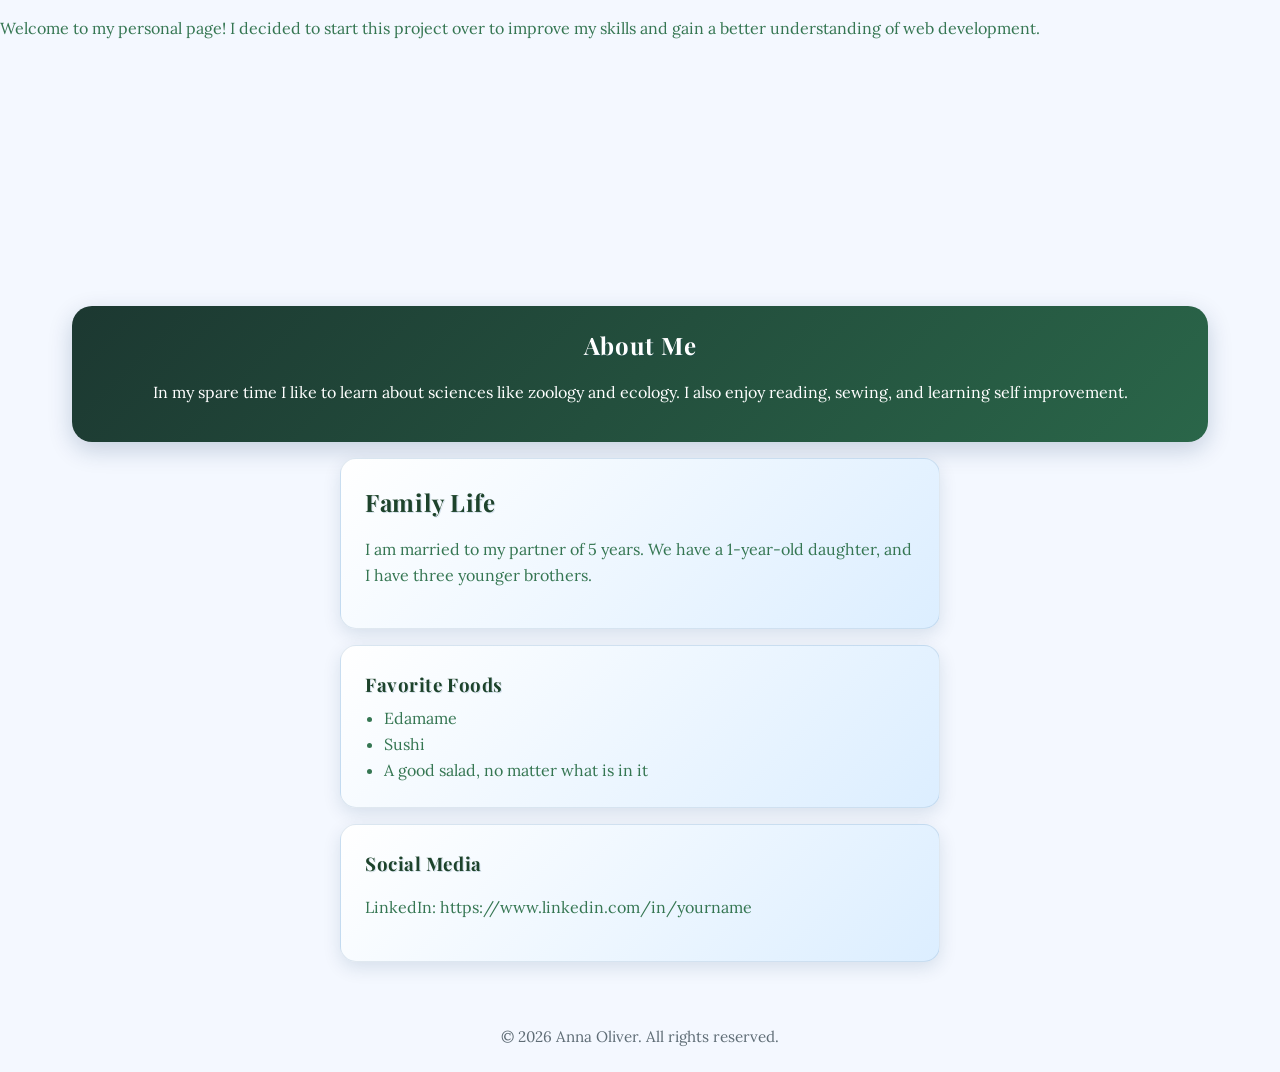
==== index.html @ 01d7dbd9 "organization changes" ====
<!DOCTYPE html>
<html lang="en">
<head>
  <meta charset="UTF-8">
  <meta name="viewport" content="width=device-width, initial-scale=1.0">
  <title>About Me</title>
    <p>Welcome to my personal page! I decided to start this project over to improve my skills and gain a better understanding of web development.</p>
  <link rel="stylesheet" href="assets/css/styles.css">
</head>
<body>
  <main class="page">
    <section class="hero">
      <div class="text">
        <h1>About Me</h1>
        <p>In my spare time I like to learn about sciences like zoology and ecology. I also enjoy reading, sewing, and learning self improvement.</p>
      </div>
    </section>

    <section class="section-grid" aria-label="personal details">
      <article class="card">
        <h2>Family Life</h2>
        <p>I am married to my partner of 5 years. We have a 1-year-old daughter, and I have three younger brothers.</p>
      </article>

      <article class="card">
        <h3>Favorite Foods</h3>
        <ul>
          <li>Edamame</li>
          <li>Sushi</li>
          <li>A good salad, no matter what is in it</li>
        </ul>
      </article>

      <article class="card">
        <h3>Social Media</h3>
        <p>LinkedIn: https://www.linkedin.com/in/yourname</p>
      </article>
    </section>
  </main>

  <footer>
    <p>&copy; 2026 Anna Oliver. All rights reserved.</p>
  </footer>
</body>
</html>
---- assets/css/styles.css ----
@import url('https://fonts.googleapis.com/css2?family=Playfair+Display:wght@700&family=Lora:wght@400;600&display=swap');

:root {
  color-scheme: light;
  font-family: 'Lora', 'Georgia', serif;
  --bg: #f4f8ff;
  --card: #ffffff;
  --text: #357652;
  --accent: #1d432b;
  --accent-deep: #1c3831;
  --accent-soft: #dceeff;
  --highlight: #2a6649;
}

* {
  box-sizing: border-box;
}

body {
  margin: 0;
  background: var(--bg);
  color: var(--text);
  line-height: 1.6;
  overflow-x: hidden;
}

.page {
  max-width: 1200px;
  margin: 0 auto;
  padding: 1rem;
}

.page::before {
  content: '';
  display: block;
  width: 200px;
  height: 200px;
  background: url('penguin.gif') center / contain no-repeat;
  margin: 0 auto 1rem;
  border-radius: 50%;
}

.hero {
  display: flex;
  flex-direction: column;
  gap: 1rem;
  background: linear-gradient(135deg, var(--accent-deep), var(--highlight));
  color: white;
  border-radius: 20px;
  padding: 1.25rem;
  box-shadow: 0 8px 24px rgba(10, 47, 90, 0.2);
}

.hero h1 {
  color: white;
}

.avatar {
  display: none;
}

h1, h2, h3 {
  margin: 0 0 0.4rem;
  color: var(--accent);
  font-family: 'Playfair Display', 'Georgia', serif;
  letter-spacing: 0.03em;
  text-shadow: 1px 1px 0 rgba(15, 76, 129, 0.15);
}

.section-grid {
  display: flex;
  flex-direction: column;
  gap: 1rem;
  margin-top: 1rem;
  align-items: center;
}

.card {
  background: linear-gradient(135deg, var(--card), var(--accent-soft));
  border-radius: 16px;
  padding: 1.5rem;
  box-shadow: 0 6px 18px rgba(10, 47, 90, 0.12);
  border: 1px solid rgba(15, 76, 129, 0.12);
  width: 100%;
  max-width: 600px;
  text-align: left;
}

ul {
  margin: 0;
  padding-left: 1.2rem;
}

footer {
  text-align: center;
  padding: 1rem 0 0.5rem;
  color: #5f6d76;
  font-size: 0.95rem;
}

@media (min-width: 768px) {
  .page {
    padding: 1.5rem;
  }

  .hero {
    flex-direction: column;
    align-items: center;
    gap: 1.5rem;
    text-align: center;
  }

  .hero .text {
    flex: 1;
  }
}

@media (min-width: 1200px) {
  .page {
    padding: 2rem;
  }

  .hero {
    gap: 2rem;
  }

  .section-grid {
    grid-template-columns: repeat(3, minmax(0, 1fr));
  }
}
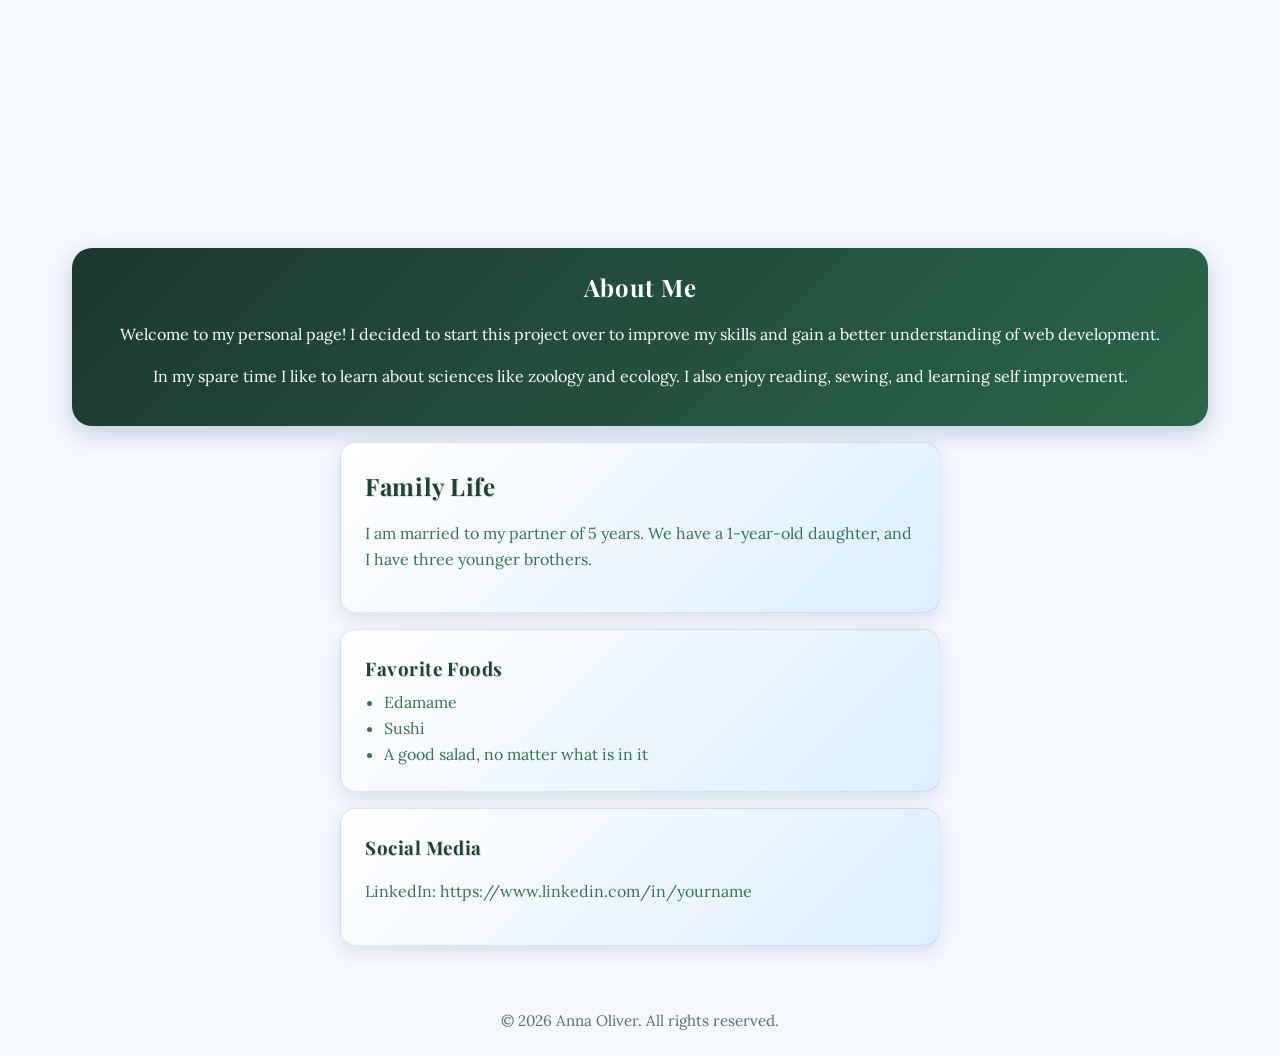
==== commit 543787b0: "remove image" ====
--- a/index.html
+++ b/index.html
@@ -4,14 +4,15 @@
   <meta charset="UTF-8">
   <meta name="viewport" content="width=device-width, initial-scale=1.0">
   <title>About Me</title>
-    <p>Welcome to my personal page! I decided to start this project over to improve my skills and gain a better understanding of web development.</p>
   <link rel="stylesheet" href="assets/css/styles.css">
 </head>
+
 <body>
   <main class="page">
     <section class="hero">
       <div class="text">
         <h1>About Me</h1>
+        <p>Welcome to my personal page! I decided to start this project over to improve my skills and gain a better understanding of web development.</p>
         <p>In my spare time I like to learn about sciences like zoology and ecology. I also enjoy reading, sewing, and learning self improvement.</p>
       </div>
     </section>
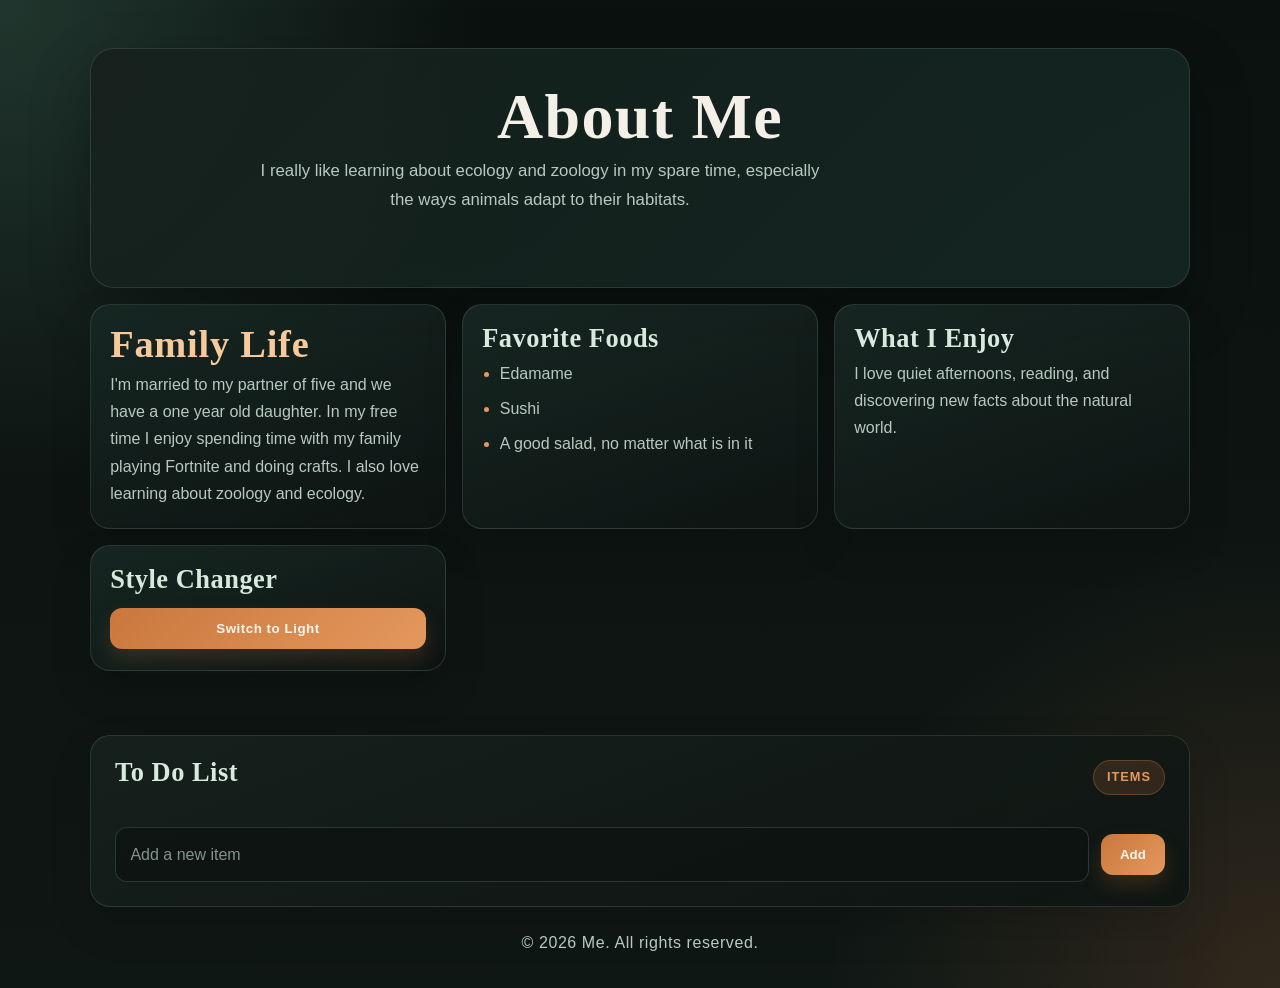
==== commit f0e4a89e: "Merge branch 'main' of https://github.com/Anna0hh/about-me" ====
--- a/index.html
+++ b/index.html
@@ -1,46 +1,62 @@
-<!DOCTYPE html>
-<html lang="en">
-<head>
-  <meta charset="UTF-8">
-  <meta name="viewport" content="width=device-width, initial-scale=1.0">
-  <title>About Me</title>
-  <link rel="stylesheet" href="assets/css/styles.css">
-</head>
-
-<body>
-  <main class="page">
-    <section class="hero">
-      <div class="text">
-        <h1>About Me</h1>
-        <p>Welcome to my personal page! I decided to start this project over to improve my skills and gain a better understanding of web development.</p>
-        <p>In my spare time I like to learn about sciences like zoology and ecology. I also enjoy reading, sewing, and learning self improvement.</p>
-      </div>
-    </section>
-
-    <section class="section-grid" aria-label="personal details">
-      <article class="card">
-        <h2>Family Life</h2>
-        <p>I am married to my partner of 5 years. We have a 1-year-old daughter, and I have three younger brothers.</p>
-      </article>
-
-      <article class="card">
-        <h3>Favorite Foods</h3>
-        <ul>
-          <li>Edamame</li>
-          <li>Sushi</li>
-          <li>A good salad, no matter what is in it</li>
-        </ul>
-      </article>
-
-      <article class="card">
-        <h3>Social Media</h3>
-        <p>LinkedIn: https://www.linkedin.com/in/yourname</p>
-      </article>
-    </section>
-  </main>
-
-  <footer>
-    <p>&copy; 2026 Anna Oliver. All rights reserved.</p>
-  </footer>
-</body>
-</html>+<!DOCTYPE html>
+<html lang="en">
+<head>
+  <meta charset="UTF-8">
+  <meta name="viewport" content="width=device-width, initial-scale=1.0">
+  <title>About Me</title>
+  <link rel="stylesheet" href="assets/css/styles.css">
+  <script src="assets/JS/javascript.js" defer></script>
+</head>
+<body>
+  <main class="page">
+    <section class="hero">
+      <div class="text">
+        <h1>About Me</h1>
+        <p>I really like learning about ecology and zoology in my spare time, especially the ways animals adapt to their habitats.</p>
+      </div>
+    </section>
+
+    <section class="section-grid" aria-label="personal details">
+      <article class="card">
+        <h2>Family Life</h2>
+        <p>I'm married to my partner of five and we have a one year old daughter. In my free time I enjoy spending time with my family playing Fortnite and doing crafts. I also love learning about zoology and ecology.</p>
+      </article>
+
+      <article class="card">
+        <h3>Favorite Foods</h3>
+        <ul>
+          <li>Edamame</li>
+          <li>Sushi</li>
+          <li>A good salad, no matter what is in it</li>
+        </ul>
+      </article>
+
+      <article class="card">
+        <h3>What I Enjoy</h3>
+        <p>I love quiet afternoons, reading, and discovering new facts about the natural world.</p>
+      </article>
+
+      <article class="card">
+        <h3>Style Changer</h3>
+        <button id="style-changer" type="button">Switch to Light</button>
+      </article>
+    </section>
+  </main>
+
+  <article class="card todo-card">
+    <div class="todo-header">
+      <h3>To Do List</h3>
+      <span class="todo-badge">Items</span>
+    </div>
+    <div id="todo-list" class="todo-list" aria-live="polite"></div>
+    <div class="todo-input-row">
+      <input type="text" id="new-item" placeholder="Add a new item" aria-label="Add a new to-do item">
+      <button id="add-item-btn" type="button">Add</button>
+    </div>
+  </article>
+
+  <footer>
+    <p>&copy; 2026 Me. All rights reserved.</p>
+  </footer>
+</body>
+</html>
--- a/assets/css/styles.css
+++ b/assets/css/styles.css
@@ -1,101 +1,317 @@
-@import url('https://fonts.googleapis.com/css2?family=Playfair+Display:wght@700&family=Lora:wght@400;600&display=swap');
-
 :root {
+  color-scheme: dark;
+  --bg: #0f1715;
+  --bg-deep: #0a110f;
+  --panel: rgba(15, 26, 22, 0.9);
+  --panel-strong: #172b27;
+  --panel-soft: rgba(32, 48, 42, 0.8);
+  --text: #edf5ee;
+  --muted: #b8c9c0;
+  --accent: #c9773d;
+  --accent-strong: #e4985d;
+  --accent-soft: rgba(201, 119, 61, 0.18);
+  --green: #4b7b67;
+  --green-deep: #24453a;
+  --green-soft: rgba(75, 123, 103, 0.2);
+  --line: rgba(170, 194, 180, 0.16);
+  --shadow: rgba(0, 0, 0, 0.28);
+  font-family: "Segoe UI", "Helvetica Neue", Arial, sans-serif;
+}
+
+body[data-theme="light"] {
   color-scheme: light;
-  font-family: 'Lora', 'Georgia', serif;
-  --bg: #f4f8ff;
-  --card: #ffffff;
-  --text: #357652;
-  --accent: #1d432b;
-  --accent-deep: #1c3831;
-  --accent-soft: #dceeff;
-  --highlight: #2a6649;
+  --bg: #f4eee6;
+  --bg-deep: #e8dfd4;
+  --panel: rgba(255, 250, 243, 0.9);
+  --panel-strong: #f3e9dc;
+  --panel-soft: rgba(223, 210, 191, 0.75);
+  --text: #1f2b28;
+  --muted: #42544d;
+  --accent: #bb6423;
+  --accent-strong: #d9823d;
+  --accent-soft: rgba(187, 100, 35, 0.14);
+  --green: #4a7162;
+  --green-deep: #234338;
+  --green-soft: rgba(74, 113, 98, 0.18);
+  --line: rgba(31, 43, 40, 0.12);
+  --shadow: rgba(62, 42, 20, 0.12);
 }
 
 * {
   box-sizing: border-box;
 }
 
+html {
+  scroll-behavior: smooth;
+}
+
 body {
   margin: 0;
-  background: var(--bg);
+  min-height: 100vh;
+  background:
+    radial-gradient(circle at top left, rgba(75, 123, 103, 0.35), transparent 30%),
+    radial-gradient(circle at bottom right, rgba(201, 119, 61, 0.18), transparent 28%),
+    linear-gradient(180deg, var(--bg-deep), var(--bg));
   color: var(--text);
-  line-height: 1.6;
+  line-height: 1.7;
   overflow-x: hidden;
 }
 
+img {
+  max-width: 100%;
+  display: block;
+}
+
 .page {
-  max-width: 1200px;
+  max-width: 1100px;
   margin: 0 auto;
-  padding: 1rem;
-}
-
-.page::before {
-  content: '';
-  display: block;
-  width: 200px;
-  height: 200px;
-  background: url('penguin.gif') center / contain no-repeat;
-  margin: 0 auto 1rem;
-  border-radius: 50%;
+  padding: 1.25rem;
 }
 
 .hero {
   display: flex;
   flex-direction: column;
-  gap: 1rem;
-  background: linear-gradient(135deg, var(--accent-deep), var(--highlight));
-  color: white;
-  border-radius: 20px;
-  padding: 1.25rem;
-  box-shadow: 0 8px 24px rgba(10, 47, 90, 0.2);
-}
-
-.hero h1 {
-  color: white;
-}
-
-.avatar {
-  display: none;
+  justify-content: center;
+  gap: 1.25rem;
+  margin-top: 1rem;
+  padding: 1.5rem;
+  border: 1px solid var(--line);
+  border-radius: 24px;
+  background: linear-gradient(135deg, rgba(22, 33, 29, 0.92), rgba(20, 39, 35, 0.9));
+  box-shadow: 0 24px 60px var(--shadow);
+  min-height: 240px;
+}
+
+.text {
+  text-align: center;
+  width: 100%;
 }
 
 h1, h2, h3 {
-  margin: 0 0 0.4rem;
-  color: var(--accent);
-  font-family: 'Playfair Display', 'Georgia', serif;
-  letter-spacing: 0.03em;
-  text-shadow: 1px 1px 0 rgba(15, 76, 129, 0.15);
+  margin: 0 0 0.55rem;
+  color: var(--text);
+  font-family: "Georgia", "Times New Roman", serif;
+  font-weight: 600;
+  letter-spacing: 0.02em;
+  line-height: 0.95;
+}
+
+h1 {
+  font-size: clamp(2.8rem, 5vw, 5rem);
+  color: #f4efe7;
+}
+
+h2 {
+  font-size: clamp(2rem, 3vw, 2.8rem);
+  color: #f7c99b;
+}
+
+h3 {
+  font-size: clamp(1.65rem, 2vw, 2.2rem);
+  color: #d8e9dd;
+}
+
+p, li {
+  margin: 0;
+  color: var(--muted);
+  font-size: 1rem;
+}
+
+.text p {
+  max-width: 60ch;
+  margin: 0 auto;
+  font-size: 1.05rem;
 }
 
 .section-grid {
-  display: flex;
-  flex-direction: column;
+  display: grid;
+  grid-template-columns: 1fr;
   gap: 1rem;
   margin-top: 1rem;
-  align-items: center;
 }
 
 .card {
-  background: linear-gradient(135deg, var(--card), var(--accent-soft));
-  border-radius: 16px;
-  padding: 1.5rem;
-  box-shadow: 0 6px 18px rgba(10, 47, 90, 0.12);
-  border: 1px solid rgba(15, 76, 129, 0.12);
-  width: 100%;
-  max-width: 600px;
-  text-align: left;
+  background: linear-gradient(160deg, rgba(23, 39, 35, 0.96), rgba(14, 20, 18, 0.92));
+  border: 1px solid var(--line);
+  border-radius: 20px;
+  padding: 1.3rem 1.2rem;
+  box-shadow: 0 18px 40px rgba(0, 0, 0, 0.15);
+  transition: transform 0.2s ease, border-color 0.2s ease;
+}
+
+.card:hover {
+  transform: translateY(-2px);
+  border-color: rgba(201, 119, 61, 0.4);
+}
+
+.card p,
+.card li {
+  color: var(--muted);
 }
 
 ul {
   margin: 0;
-  padding-left: 1.2rem;
+  padding-left: 1.1rem;
+  display: grid;
+  gap: 0.5rem;
+}
+
+li::marker {
+  color: var(--accent-strong);
+}
+
+.todo-card {
+  max-width: 1100px;
+  margin: 1rem auto 0;
+  padding: 1.5rem;
+  background: linear-gradient(160deg, rgba(22, 33, 29, 0.96), rgba(14, 20, 18, 0.9));
+}
+
+.todo-header {
+  display: flex;
+  align-items: center;
+  justify-content: space-between;
+  gap: 1rem;
+  margin-bottom: 1rem;
+}
+
+.todo-badge {
+  display: inline-flex;
+  align-items: center;
+  justify-content: center;
+  min-width: 72px;
+  padding: 0.35rem 0.7rem;
+  border-radius: 999px;
+  background: var(--accent-soft);
+  border: 1px solid rgba(201, 119, 61, 0.35);
+  color: var(--accent-strong);
+  font-size: 0.8rem;
+  font-weight: 700;
+  letter-spacing: 0.08em;
+  text-transform: uppercase;
+}
+
+.todo-list {
+  display: grid;
+  gap: 0.75rem;
+  margin-bottom: 1rem;
+}
+
+.todo-item {
+  display: flex;
+  align-items: center;
+  gap: 0.8rem;
+  padding: 0.8rem 0.9rem;
+  background: rgba(19, 29, 25, 0.9);
+  border: 1px solid var(--line);
+  border-radius: 12px;
+  color: var(--text);
+}
+
+.todo-item span {
+  flex: 1;
+  color: var(--muted);
+  word-break: break-word;
+}
+
+.todo-item .completed {
+  color: rgba(184, 201, 192, 0.6);
+  text-decoration: line-through;
+  text-decoration-thickness: 2px;
+  text-decoration-color: var(--accent-strong);
+}
+
+.todo-check {
+  width: 1.3rem;
+  height: 1.3rem;
+  border-radius: 50%;
+  border: 1px solid rgba(201, 119, 61, 0.6);
+  background: rgba(201, 119, 61, 0.08);
+  color: var(--accent-strong);
+  font-weight: 800;
+  line-height: 1;
+  cursor: pointer;
+}
+
+.todo-delete {
+  border: 1px solid rgba(201, 119, 61, 0.4);
+  background: rgba(201, 119, 61, 0.12);
+  color: var(--accent-strong);
+  border-radius: 10px;
+  padding: 0.45rem 0.75rem;
+  font-weight: 700;
+  cursor: pointer;
+  transition: all 0.2s ease;
+}
+
+.todo-delete:hover {
+  background: rgba(201, 119, 61, 0.2);
+  transform: translateY(-1px);
+}
+
+.todo-input-row {
+  display: flex;
+  gap: 0.75rem;
+  align-items: center;
+}
+
+.todo-input-row input {
+  flex: 1;
+  border: 1px solid rgba(170, 194, 180, 0.2);
+  background: rgba(13, 19, 17, 0.8);
+  color: var(--text);
+  border-radius: 12px;
+  padding: 0.8rem 0.9rem;
+  font: inherit;
+}
+
+.todo-input-row input::placeholder {
+  color: rgba(184, 201, 192, 0.7);
+}
+
+.todo-input-row input:focus {
+  outline: 2px solid rgba(201, 119, 61, 0.4);
+  border-color: rgba(201, 119, 61, 0.5);
+}
+
+#style-changer,
+.todo-input-row button {
+  border: none;
+  border-radius: 12px;
+  background: linear-gradient(135deg, var(--accent), var(--accent-strong));
+  color: #fff5ef;
+  font-weight: 700;
+  padding: 0.8rem 1.2rem;
+  cursor: pointer;
+  box-shadow: 0 10px 20px rgba(201, 119, 61, 0.2);
+  transition: transform 0.2s ease, filter 0.2s ease;
+}
+
+#style-changer {
+  width: 100%;
+  margin-top: 0.5rem;
+  letter-spacing: 0.04em;
+}
+
+#style-changer:hover,
+.todo-input-row button:hover {
+  filter: brightness(1.05);
+  transform: translateY(-1px);
+}
+
+#style-changer:focus-visible,
+.todo-input-row button:focus-visible,
+.todo-input-row input:focus-visible {
+  outline: 2px solid rgba(201, 119, 61, 0.5);
+  outline-offset: 2px;
 }
 
 footer {
   text-align: center;
-  padding: 1rem 0 0.5rem;
-  color: #5f6d76;
-  font-size: 0.95rem;
+  padding: 1.4rem 0 2rem;
+  color: rgba(237, 245, 238, 0.7);
+  font-size: 0.9rem;
+  letter-spacing: 0.04em;
 }
 
 @media (min-width: 768px) {
@@ -104,23 +320,37 @@
   }
 
   .hero {
-    flex-direction: column;
     align-items: center;
     gap: 1.5rem;
+    padding: 2rem;
+  }
+
+  .text {
     text-align: center;
-  }
-
-  .hero .text {
     flex: 1;
+    max-width: 760px;
+  }
+
+  .text p {
+    margin: 0;
+  }
+
+  .section-grid {
+    grid-template-columns: repeat(2, minmax(0, 1fr));
+  }
+
+  .todo-card {
+    margin-top: 1.5rem;
   }
 }
 
 @media (min-width: 1200px) {
   .page {
-    padding: 2rem;
+    padding: 2rem 0 2.5rem;
   }
 
   .hero {
+    padding: 2.4rem 2.2rem;
     gap: 2rem;
   }
 
@@ -128,3 +358,4 @@
     grid-template-columns: repeat(3, minmax(0, 1fr));
   }
 }
+
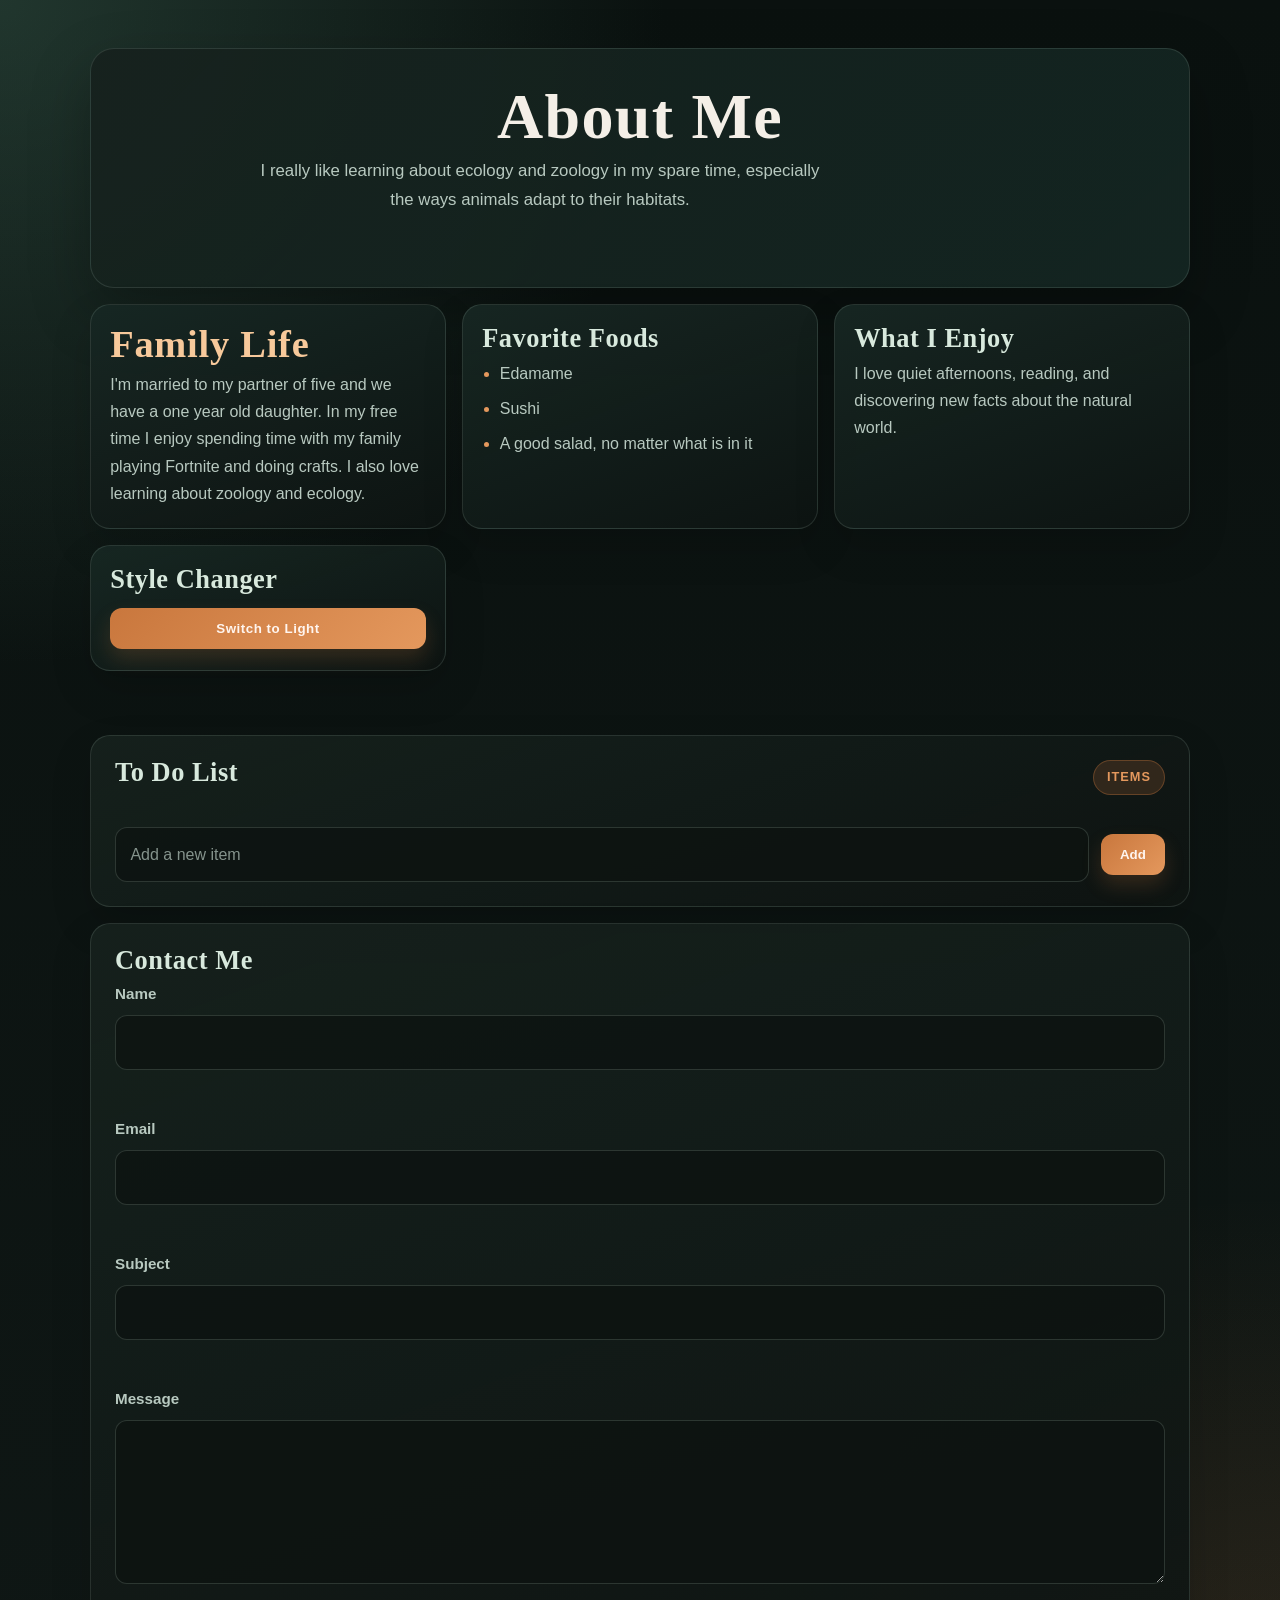
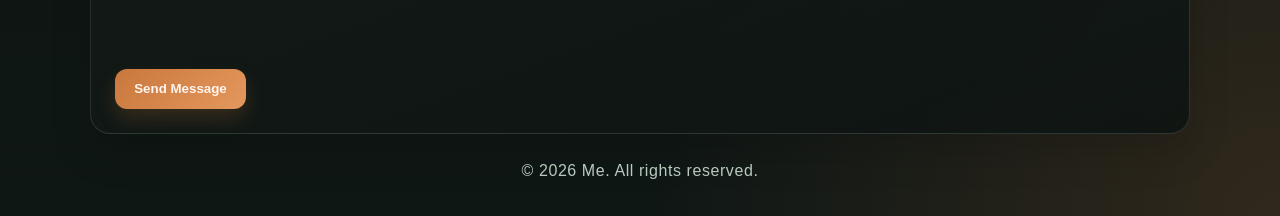
==== commit c9d0eab0: "form addition" ====
--- a/index.html
+++ b/index.html
@@ -55,6 +55,34 @@
     </div>
   </article>
 
+  <article class="card contact-form">
+    <h3>Contact Me</h3>
+    <form id="contact-form" action="mailto:annalytics.dev@gmail.com" method="post" enctype="text/plain" novalidate>
+      <div class="form-group">
+        <label for="name">Name</label>
+        <input type="text" id="name" name="name" aria-describedby="name-error" required>
+        <p id="name-error" class="form-error" aria-live="polite"></p>
+      </div>
+      <div class="form-group">
+        <label for="email">Email</label>
+        <input type="email" id="email" name="email" aria-describedby="email-error" required>
+        <p id="email-error" class="form-error" aria-live="polite"></p>
+      </div>
+      <div class="form-group">
+        <label for="subject">Subject</label>
+        <input type="text" id="subject" name="subject" aria-describedby="subject-error" required>
+        <p id="subject-error" class="form-error" aria-live="polite"></p>
+      </div>
+      <div class="form-group">
+        <label for="message">Message</label>
+        <textarea id="message" name="message" rows="5" aria-describedby="message-error" required></textarea>
+        <p id="message-error" class="form-error" aria-live="polite"></p>
+      </div>
+      <p id="success-message" class="success-message" aria-live="polite"></p>
+      <button type="submit">Send Message</button>
+    </form>
+  </article>
+
   <footer>
     <p>&copy; 2026 Me. All rights reserved.</p>
   </footer>
--- a/assets/css/styles.css
+++ b/assets/css/styles.css
@@ -274,6 +274,103 @@
   border-color: rgba(201, 119, 61, 0.5);
 }
 
+.contact-form {
+  max-width: 1100px;
+  margin: 1rem auto 0;
+  padding: 1.5rem;
+  background: linear-gradient(160deg, rgba(22, 33, 29, 0.96), rgba(14, 20, 18, 0.9));
+}
+
+.contact-form form {
+  display: grid;
+  gap: 1rem;
+}
+
+.form-group {
+  display: grid;
+  gap: 0.5rem;
+}
+
+.form-group label {
+  color: var(--muted);
+  font-size: 0.95rem;
+  font-weight: 600;
+}
+
+.form-error,
+.success-message {
+  min-height: 1.2rem;
+  margin: 0.2rem 0 0;
+  font-size: 0.85rem;
+  line-height: 1.4;
+}
+
+.form-error {
+  color: #ff7b72;
+}
+
+.success-message {
+  color: #a7f3b0;
+  font-weight: 600;
+}
+
+.contact-form input,
+.contact-form textarea {
+  width: 100%;
+  border: 1px solid rgba(170, 194, 180, 0.2);
+  background: rgba(13, 19, 17, 0.8);
+  color: var(--text);
+  border-radius: 12px;
+  padding: 0.8rem 0.9rem;
+  font: inherit;
+  transition: border-color 0.2s ease, box-shadow 0.2s ease, transform 0.2s ease;
+}
+
+.contact-form input.invalid,
+.contact-form textarea.invalid {
+  border-color: #ff6b6b;
+  box-shadow: 0 0 0 2px rgba(255, 107, 107, 0.12);
+}
+
+.contact-form textarea {
+  min-height: 140px;
+  resize: vertical;
+}
+
+.contact-form input::placeholder,
+.contact-form textarea::placeholder {
+  color: rgba(184, 201, 192, 0.7);
+}
+
+.contact-form input:focus,
+.contact-form textarea:focus {
+  outline: 2px solid rgba(201, 119, 61, 0.4);
+  border-color: rgba(201, 119, 61, 0.5);
+}
+
+.contact-form button[type="submit"] {
+  justify-self: start;
+  border: none;
+  border-radius: 12px;
+  background: linear-gradient(135deg, var(--accent), var(--accent-strong));
+  color: #fff5ef;
+  font-weight: 700;
+  padding: 0.8rem 1.2rem;
+  cursor: pointer;
+  box-shadow: 0 10px 20px rgba(201, 119, 61, 0.2);
+  transition: transform 0.2s ease, filter 0.2s ease;
+}
+
+.contact-form button[type="submit"]:hover {
+  filter: brightness(1.05);
+  transform: translateY(-1px);
+}
+
+.contact-form button[type="submit"]:focus-visible {
+  outline: 2px solid rgba(201, 119, 61, 0.5);
+  outline-offset: 2px;
+}
+
 #style-changer,
 .todo-input-row button {
   border: none;
@@ -359,3 +456,9 @@
   }
 }
 
+.contact-link {
+  color: var(--accent-strong);
+  text-decoration: none;
+  font-weight: 700;
+  transition: all 0.2s ease;
+} 
